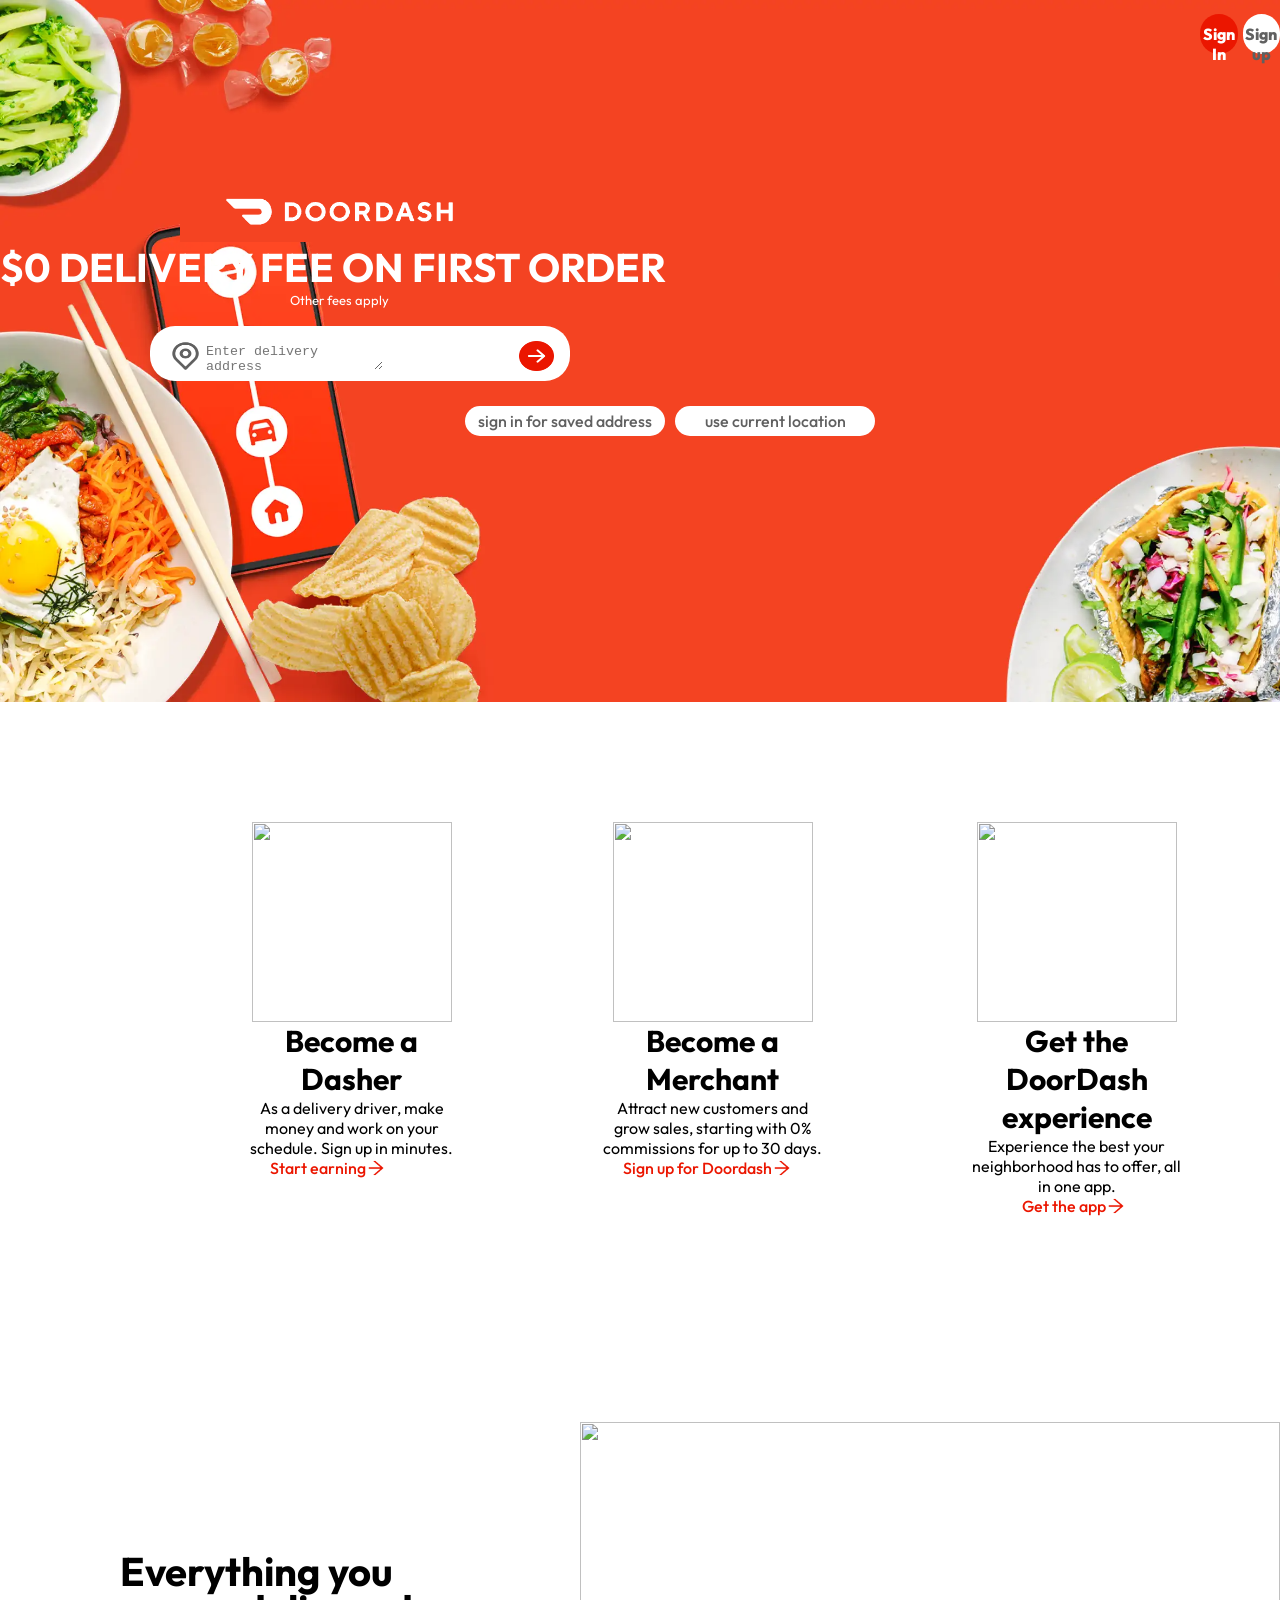
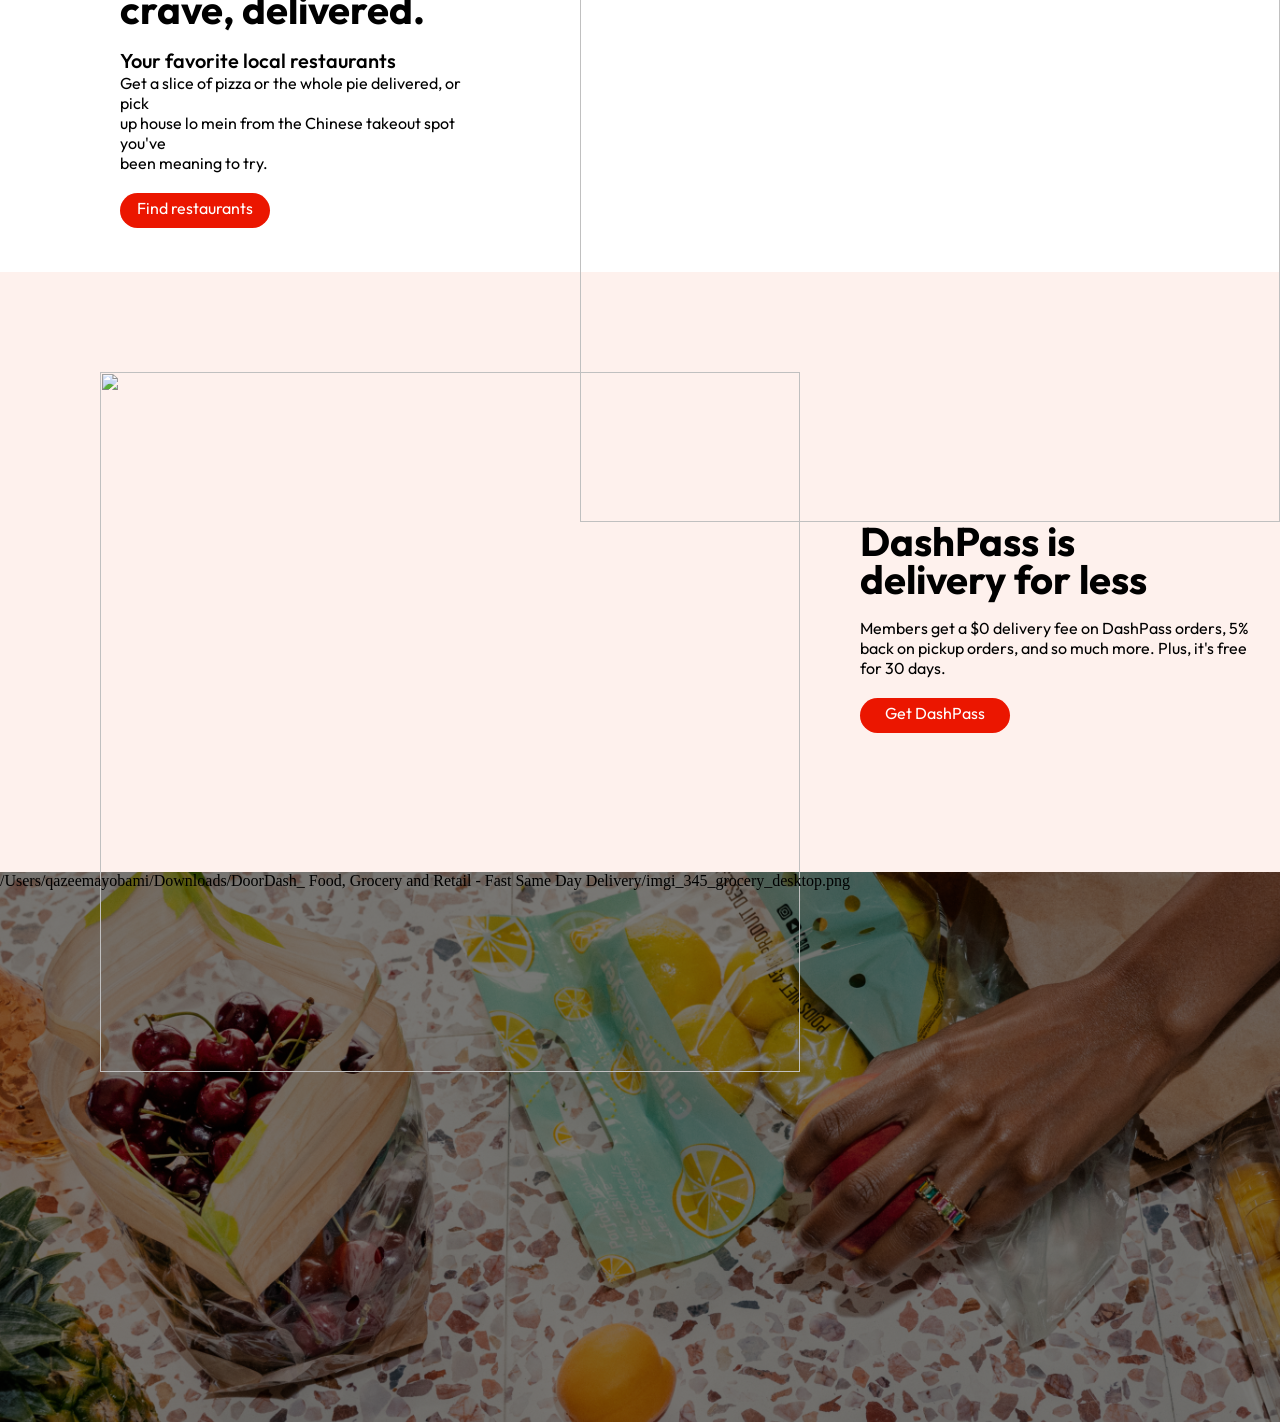
==== index.html @ c918b432 "updated project" ====
<html lang="en">
<head>
    <meta charset="UTF-8">
    <meta name="viewport" content="width=device-width, initial-scale=1.0">
    <title>Document</title>
    <link rel="stylesheet" href="test.css">
    <link rel="preconnect" href="https://fonts.googleapis.com">
<link rel="preconnect" href="https://fonts.gstatic.com" crossorigin>
<link href="https://fonts.googleapis.com/css2?family=Bricolage+Grotesque:opsz,wght@12..96,200..800&family=Google+Sans:ital,opsz,wght@0,17..18,400..700;1,17..18,400..700&family=M+PLUS+Rounded+1c&family=Manrope:wght@200..800&family=Noto+Sans+KR:wght@100..900&family=Outfit:wght@100..900&family=Source+Serif+4:ital,opsz,wght@0,8..60,200..900;1,8..60,200..900&display=swap" rel="stylesheet">
</head>
<body>

    <section class="hero">
        <div class="nav">
            <div class="signIn">Sign In</div>
            <div class="signUp">Sign up</div>
        </div>

        <div class="heroText">
            <img style="margin-left: 180px;" src="Screenshot 2026-10-07 at 09.03.43.png" alt="" width="320px"> <br>
            <span class="p1">$0 DELIVERY FEE ON FIRST ORDER</span> <br>
            <span class="p2">Other fees apply</span> <br> <br>

        <div class="center"> <img src="akar-icons--location.png" alt="" width="35px" style="display: block; margin-left: 18px;">

            <textarea style="display: block; border: 1px solid white;" name="" id="" placeholder="Enter delivery address"></textarea> <img src="bi--arrow-right-circle-fill.png" alt="" width="35px" style="margin-left: 135px; display: block;">
        </div>

         <div  class="location">

         <div class="div1 div2">sign in for saved address</div>
         <div class="div1">use current location</div>
         </div>

        </div>

    </section>


    <section class="section2">

       <div class="card1">
         <img src="https://cdn.doordash.com/media/consumer/home/landing/new/ScootScoot.svg" alt="" width="200px"> <br>
         <span class="span1">Become a <br>Dasher</span> <br>
         <span>As a delivery driver, make <br> money and work on your <br> schedule. Sign up in minutes.</span>
         <div class="divImg">
            <a class="pp" style="color: rgb(235, 22, 0); text-decoration: none; font-weight: 500;" href="https://dasher.doordash.com/en-us?utm_source=cx_home">Start earning</a> <img src="red .png" alt="" width="20px">
        </div>

       </div>

       <div>
         <img src="https://cdn.doordash.com/media/consumer/home/landing/new/Storefront.svg" alt="" width="200px"> <br>
         <span class="span1">Become a <br>Merchant</span> <br>
         <span>Attract new customers and <br> grow sales, starting with 0% <br> commissions for up to 30 days.</span>
         <div class="divImg">
            <a class="pp" style="color: rgb(235, 22, 0); text-decoration: none; font-weight: 500;" href="https://dasher.doordash.com/en-us?utm_source=cx_home">Sign up for Doordash</a> <img src="red .png" alt="" width="20px">
        </div>
       </div>


       <div>

        <img src="https://cdn.doordash.com/media/consumer/home/landing/new/iphone.svg" alt="" width="200px"> <br>
         <span class="span1">Get the <br>DoorDash <br> experience</span> <br>
         <span>Experience the best your <br> neighborhood has to offer, all <br> in one app.</span>
         <div class="divImg">
            <a class="ppp" style="color: rgb(235, 22, 0); text-decoration: none; font-weight: 500;" href="https://dasher.doordash.com/en-us?utm_source=cx_home">Get the app</a> <img src="red .png" alt="" width="20px">
        </div>
       </div>


    </section>

    <section class="section3">
      

        <div class="motherdIV">

    <div class="every">
         <span style="font-size: 40px; line-height: 38px; font-weight: 700;">Everything you  <br>crave, delivered. </span> <br> <br>
      <span style="font-size: 20px; font-weight: 550;">Your favorite local restaurants</span> <br>
      <span>Get a slice of pizza or the whole pie delivered, or pick <br> up house lo mein from the Chinese takeout spot you've <br> been meaning to try.</span> <br> <br>

      <div class="buttonDiv">
            <a style="color: white; text-decoration: none;" href="https://www.doordash.com/restaurants-near-me/">Find restaurants</a>

        </div>
    </div>



      <div class="guy">
        <img src="https://img.cdn4dd.com/cdn-cgi/image/fit=cover,format=auto,quality=60/https://cdn.doordash.com/managed/consumer/seo/home/landing_cta/download_the_app_desktop.png" alt="" width="700px">
      </div>
         


        </div>

    </section>
    

    <section class="section4">

    <div class="motherDiv2">

        <div>
        <img style="margin-left: 100px;" src="https://img.cdn4dd.com/cdn-cgi/image/fit=cover,format=auto,quality=60/https://cdn.doordash.com/managed/consumer/seo/home/landing_cta/dashpass_desktop.png" alt="" width="700px">
       </div>

      <div class="dash">
       <span style="font-size: 40px; line-height: 38px; font-weight: 700;">DashPass is <br> delivery for less</span> <br> <br>
       <span>Members get a $0 delivery fee on DashPass orders, 5% <br> back on pickup orders, and so much more. Plus, it's free  <br>for 30 days.</span> <br> <br>

       <div class="buttonDiv">
            <a style="color: white; text-decoration: none;" href="https://www.doordash.com/restaurants-near-me/">Get DashPass</a>

        </div>
      </div>
      
    </div>


    </section>

    <section class="section5">
        <div>
            <span>/Users/qazeemayobami/Downloads/DoorDash_ Food, Grocery and Retail - Fast Same Day Delivery/imgi_345_grocery_desktop.png</span>
            <span></span>
            
        </div>

    </section>
</body>
</html>
---- test.css ----
body{
    margin: 0;
    padding: 0;
    width: 100%;
}

.hero{
    background-image: url("imgi_41_hero_desktop.png");
    background-repeat: no-repeat;
    width: 100%;
    height: 700px;
    background-size: cover;
    padding-top: 2px;
}

.signIn{
    width: 90px;
    height: 30px;
    background-color: rgb(235, 22, 0);
    color: white;
    text-align: center;
    border-radius: 20px;
    padding-top: 10px;
}

.signUp{
    width: 90px;
    height: 30px;
    background-color: white;
    text-align: center;
    border-radius: 20px;
    padding-top: 10px;
    color: rgb(96, 96, 96);

}
.nav{
    display: flex;
    gap: 5px;
    margin-left: 1200px;
    padding-top: 12px;
    font-family: "Outfit", sans-serif;
    font-weight: 800;
    
}

.heroText{
     justify-self: center;
     padding-top: 110px;
    
}

.center{
    background-color: white;
    width: 420px;
    height: 30px;
    display: flex;
    border-radius: 25px;
    /* justify-content: center; */
    padding-top: 15px;
    padding-bottom: 10px;
    margin-left: 150px;
    
    
}

.p1{
    font-size: 40px;
    color: white;
    font-family: "Outfit", sans-serif;
    font-weight: 700;
    

}

.p2{
    font-family: "Outfit", sans-serif;
    color: white;
    font-size: 13px;
    margin-left: 290px;
    
}

.location{
    display: flex;
    margin-top: 25px;
    gap: 10px;
    justify-content: center;
    font-family: "Outfit", sans-serif;
    font-weight: 500;

}

.div1{
   width: 200px;
    height: 25px;
    border-radius: 15px;
    color: rgb(96, 96, 96);
    background-color: white; 
    text-align: center;
    padding-top: 5px;

    
}

.div2{
    margin-left: 60px;
}

.section2{

    width: 100%;
    height: 600px;
    font-family: "Outfit", sans-serif;
    display: flex;
    gap: 150px;
    text-align: center;
    padding-top: 120px;
     
    
}

.divImg{
    display: flex;
    
}
.span1{
    font-size: 30px;
    font-weight: 700;
}

.card1{
   margin-left: 250px;
}

.pp{
    margin-left: 20px;
}

.ppp{
    margin-left: 50px;
}

.section3{
     width: 100%;
     height: 350px;
     margin-bottom: 100px;
     
}
.motherDiv{
    display: flex;
    font-family: "Outfit", sans-serif;
}

.guy{
    margin-left: 100px;
    
}
.buttonDiv{
    background-color: rgb(235, 22, 0);
    color: white;
    width: 150px;
    height: 30px;
    border-radius: 20px;
    text-align: center;
    padding-top: 5px;
   
    
}

.every{
    margin-left: 120px;
    padding-top: 130px;
}

.section4{
    background-color: rgb(254, 241, 237);
    width: 100%;
    height: 500px;
    padding-top: 100px;
}

.motherDiv2{

    display: flex;
    font-family:   "Outfit", sans-serif;

}

.dash{
    margin-left: 60px;
    padding-top: 150px;
}

.section5{
    width: 100%;
    height: 550px;
    background-image: url("imgi_345_grocery_desktop.png");
    background-size: cover;
    background-repeat: no-repeat;
    background-color: rgb(0, 0, 0, 0.5);
    background-blend-mode: overlay;
}
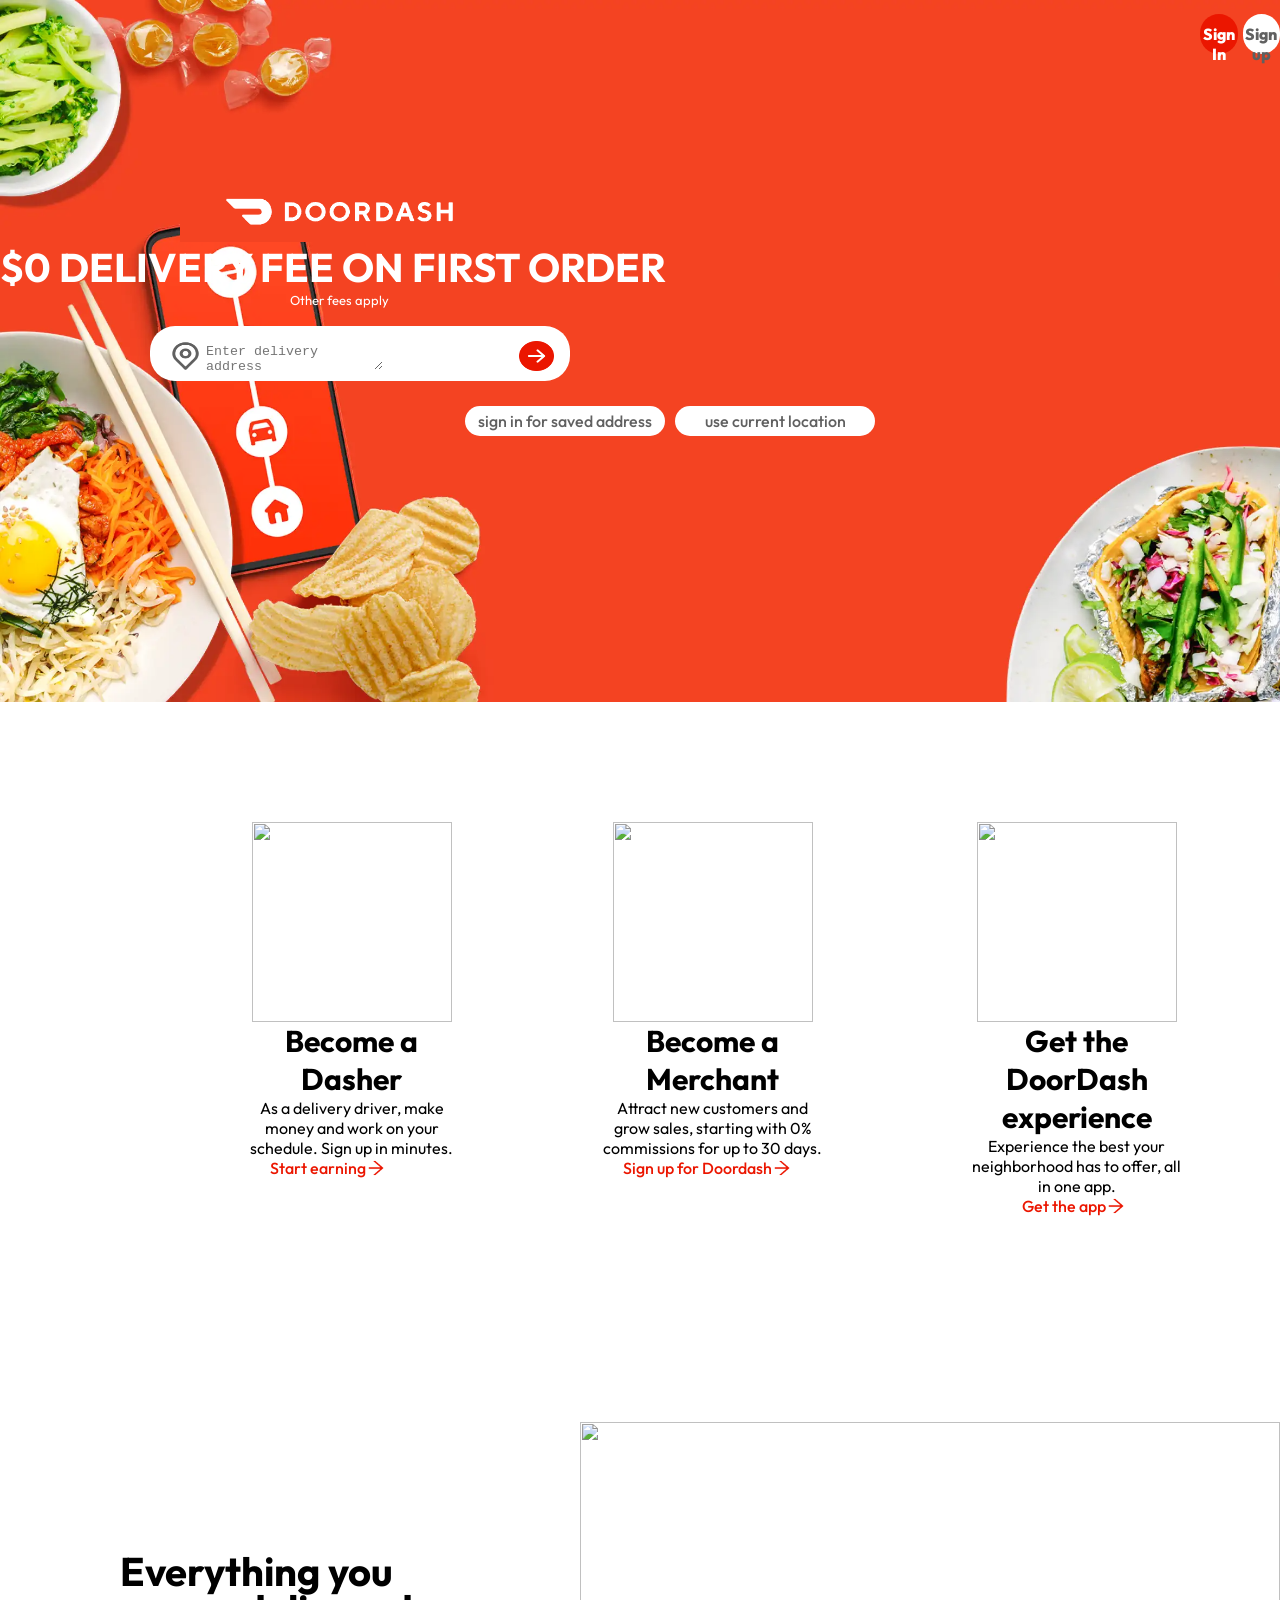
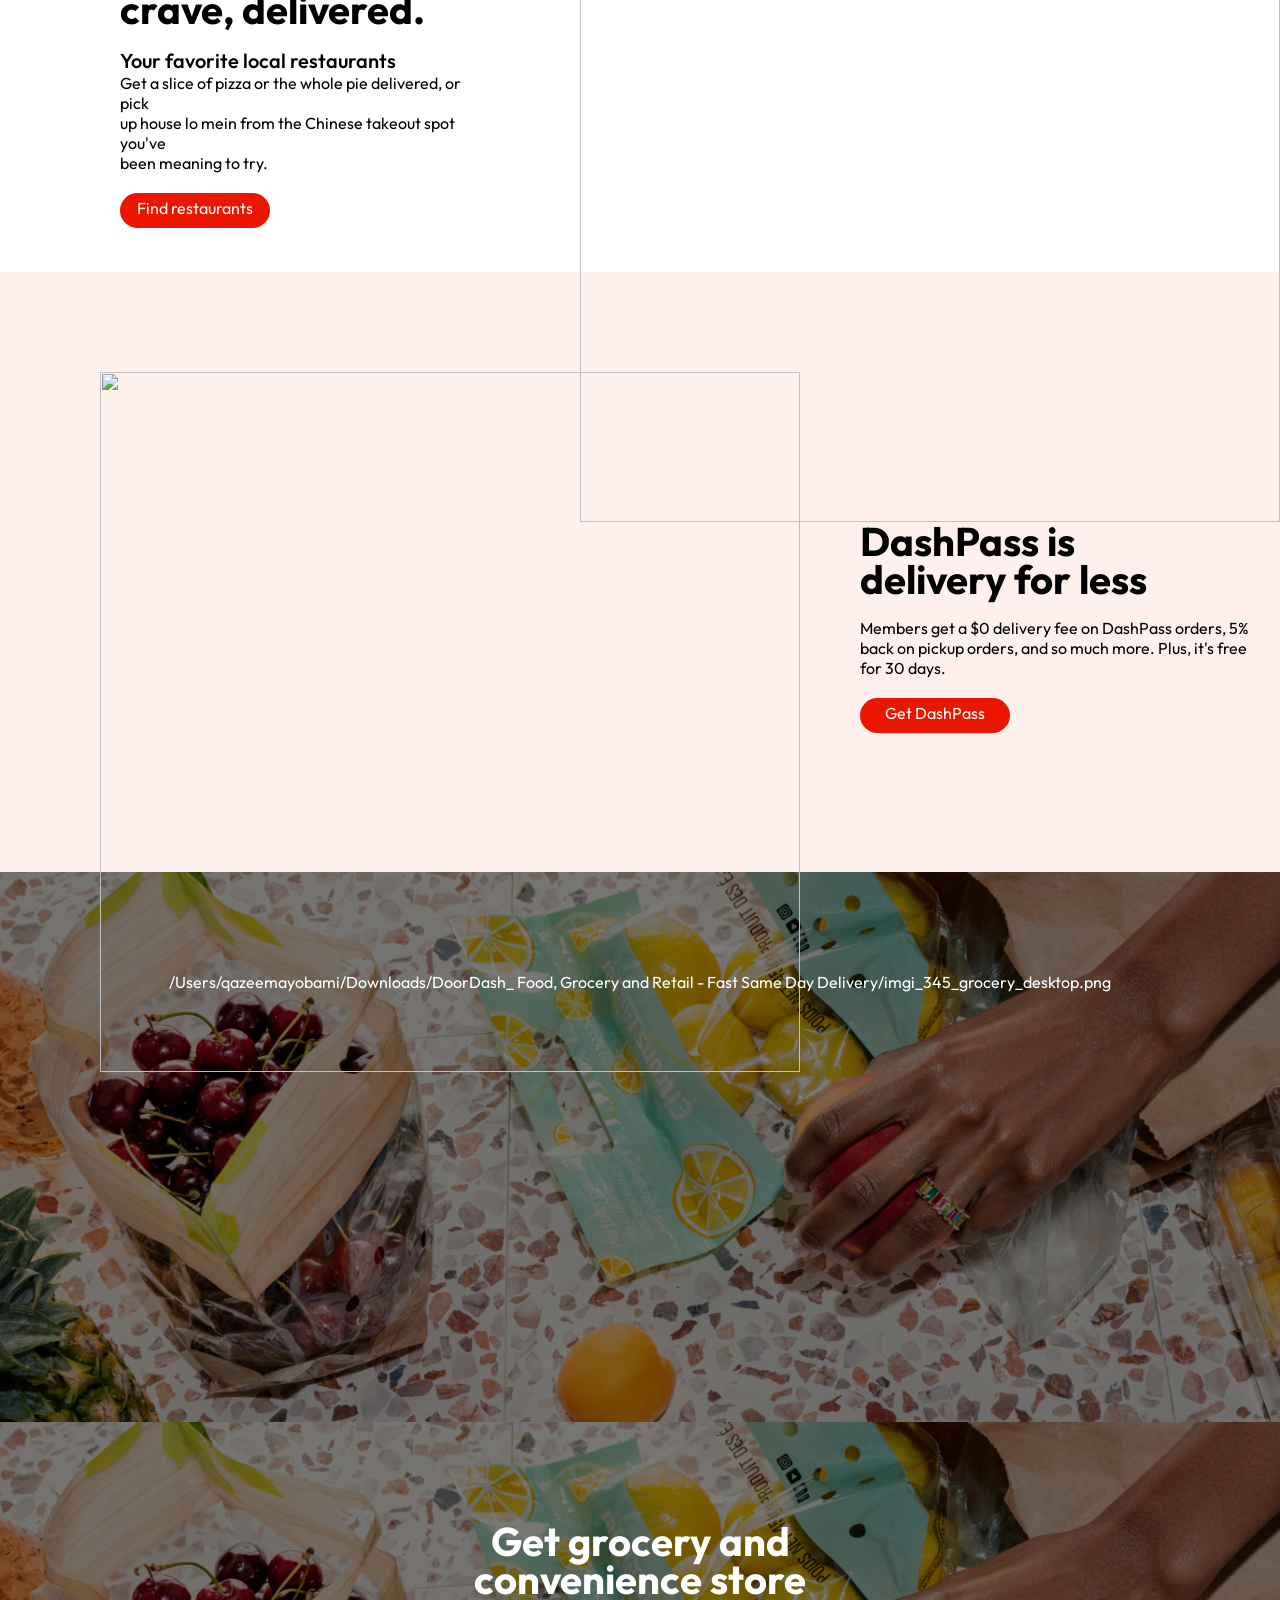
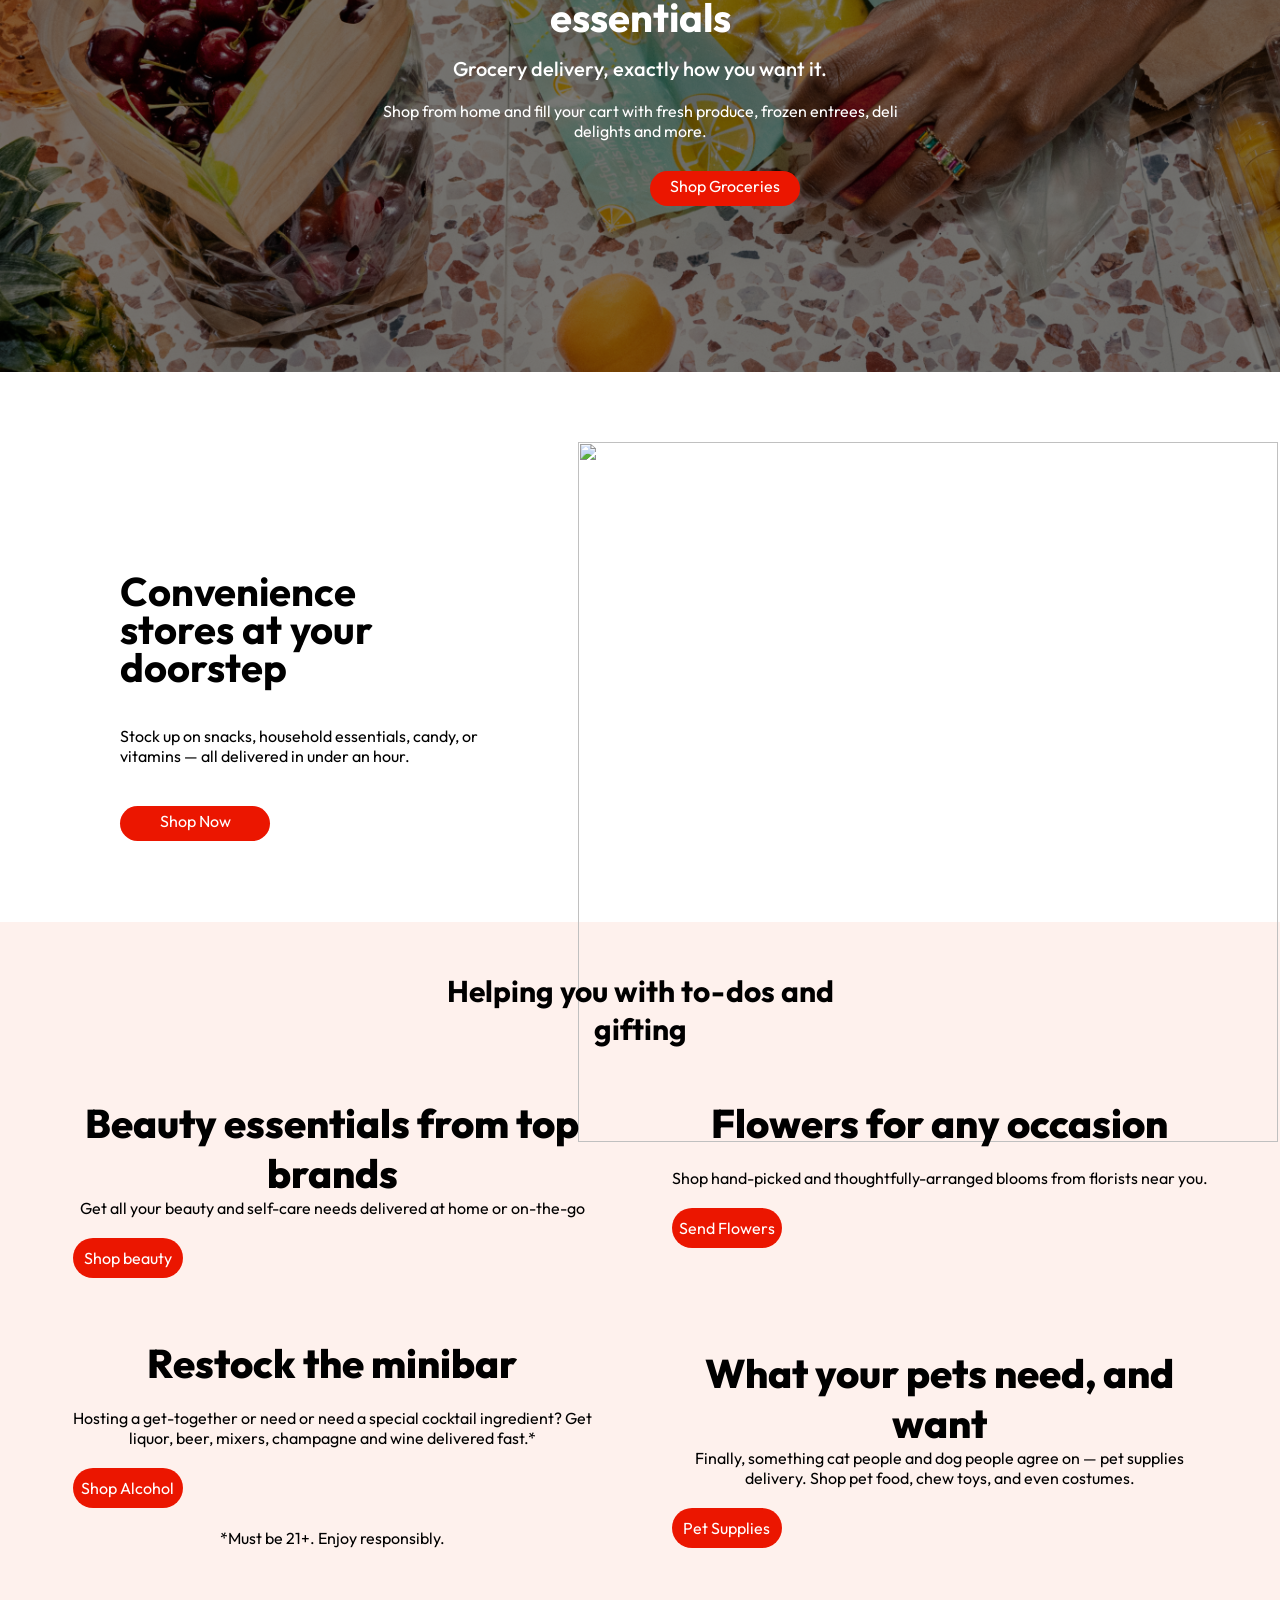
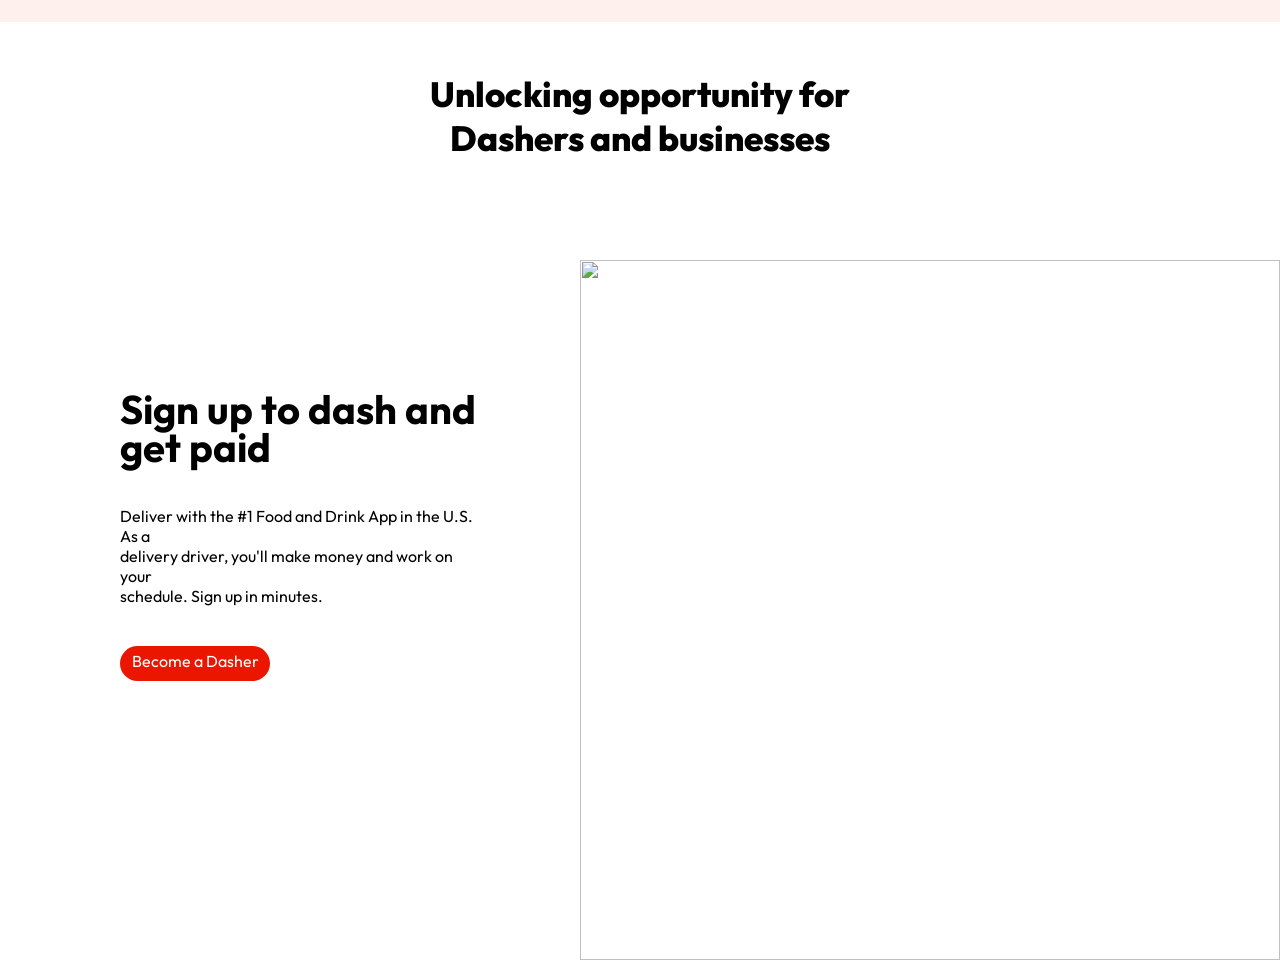
==== commit a3597931: "updated project" ====
--- a/index.html
+++ b/index.html
@@ -132,5 +132,135 @@
         </div>
 
     </section>
+     <section class="section5">
+        <div>
+            <span style="font-size: 40px; line-height: 38px; font-weight: 700;">Get grocery and <br> convenience store <br> essentials</span> <br> <br>
+
+            <span style="font-size: 20px; font-weight: 500;">Grocery delivery, exactly how you want it.</span> <br>  <br>
+            <span>Shop from home and fill your cart with fresh produce, frozen entrees, deli <br> delights and more.</span> 
+            
+            <div class="buttonDiv but">
+            <a style="color: white; text-decoration: none;" href="https://www.doordash.com/p/grocery-delivery/"> Shop Groceries</a>
+
+        </div>
+        </div>
+
+    </section>
+
+    <section class="section6">
+       
+         <div class="motherdIV">
+
+    <div class="every">
+         <span style="font-size: 40px; line-height: 38px; font-weight: 700;">Convenience <br>stores at your <br>doorstep </span> <br> <br>
+      <br>
+      <span>Stock up on snacks, household essentials, candy, or<br> vitamins — all delivered in under an hour.</span> <br> <br> <br>
+
+      <div class="buttonDiv">
+            <a style="color: white; text-decoration: none;" href="https://www.doordash.com/p/convenience-stores">Shop Now</a>
+
+        </div>
+    </div>
+
+
+
+      <div class="guy">
+        <img src="https://img.cdn4dd.com/cdn-cgi/image/fit=cover,format=auto,quality=60/https://cdn.doordash.com/managed/consumer/seo/home/landing_cta/convenience_desktop.png" alt="" width="700px">
+      </div>
+         
+
+
+        </div>
+    </section>
+
+    <section class="section7">
+
+    <div class="text1"> 
+        <span>Helping you with to-dos and <br> gifting</span>
+    </div>
+
+   <div class="motherpet">
+      <div class="cardpet2">
+        <div>
+        <span style="font-size: 40px; font-weight: 800;">Beauty essentials from top <br> brands</span> <br>
+        <span>Get all your beauty and self-care needs delivered at home or on-the-go</span> <br>
+        <div class="shop"> <a style="color: white; text-decoration: none;" href="https://www.doordash.com/p/beauty-supply">Shop beauty</a></div>
+    </div>
+
+    <div>
+
+
+    </div>
+       <br> <br> <br>
+    <div>
+        <span style="font-size: 40px; font-weight: 800;">Restock the minibar </span> <br> <br>
+
+        <span>Hosting a get-together or need or need a special cocktail ingredient? Get <br>liquor, beer, mixers, champagne and wine delivered fast.*</span> <br>
+        <div class="shop"> <a style="color: white; text-decoration: none;" href="https://www.doordash.com/p/alcohol-delivery">Shop Alcohol</a></div> <br>
+
+        <span>*Must be 21+. Enjoy responsibly.</span>
+
+    </div>
+    </div>
+
+
+    <div class="cardpet1">
+        <span style="font-size: 40px; font-weight: 800;">Flowers for any occasion </span> <br> <br>
+
+        <span>Shop hand-picked and thoughtfully-arranged blooms from florists near you. </span> <br>
+        <div class="shop"> <a style="color: white; text-decoration: none;" href="https://www.doordash.com/p/flower-delivery">Send Flowers</a></div> <br> <br> <br> <br> <br>
+
+    <div>
+
+    </div>
+
+
+    <div>
+
+         <span style="font-size: 40px; font-weight: 800;">What your pets need, and <br>want </span> <br>
+
+        <span>Finally, something cat people and dog people agree on — pet supplies<br>delivery. Shop pet food, chew toys, and even costumes.</span> <br>
+        <div class="shop"> <a style="color: white; text-decoration: none;" href="https://www.doordash.com/p/alcohol-delivery"> Pet Supplies</a></div>
+
+    </div>
+
+
+
+    </div>
+
+   </div>
+
+
+    </section>
+
+    <section class="section8">
+         
+       <span class="unlock">Unlocking opportunity for <br> Dashers and businesses</span>
+          <div style="padding-top: 100px;" class="motherdIV">
+            
+    <div class="every">
+         <span style="font-size: 40px; line-height: 38px; font-weight: 700;">Sign up to dash and <br>get paid </span> <br> <br>
+      <br>
+      <span>Deliver with the #1 Food and Drink App in the U.S. As a<br> delivery driver, you'll make money and work on your <br> schedule. Sign up in minutes.</span> <br> <br> <br>
+
+      <div class="buttonDiv">
+            <a style="color: white; text-decoration: none;" href="https://dasher.doordash.com/en-us/?_gl=1*3mugn9*_gcl_au*Nzk2ODI3MjI2LjE3OTEzNTg2NTUuLS4tLjE3OTEzNTg2NzguMTM3Mjg3OTYwNS4xNzkxMzU4Njc5LjE3OTEzNjI5NDQ.&_ga=2.133915206.93292447.1791358679-1038941063.1791358679">Become a Dasher</a>
+
+        </div>
+    </div>
+
+
+
+      <div class="guy">
+        <img src="https://img.cdn4dd.com/cdn-cgi/image/fit=cover,format=auto,quality=60/https://cdn.doordash.com/managed/consumer/seo/home/landing_cta/become_a_dasher_desktop.png" alt="" width="700px">
+      </div>
+         
+
+
+        </div>
+
+    </section>
+
+
 </body>
 </html>
--- a/test.css
+++ b/test.css
@@ -194,10 +194,77 @@
 
 .section5{
     width: 100%;
-    height: 550px;
+    height: 450px;
     background-image: url("imgi_345_grocery_desktop.png");
     background-size: cover;
     background-repeat: no-repeat;
     background-color: rgb(0, 0, 0, 0.5);
     background-blend-mode: overlay;
+    font-family:  "Outfit", sans-serif;
+    color: white;
+    text-align: center;
+    padding-top: 100px;
+
+}
+
+.but{
+    margin-left: 650px;
+    margin-top: 30px;
+}
+
+.section6{
+    margin-top: 70px;
+    height: 480px;
+    width: 100%;
+    
+}
+
+.section7{
+    width: 100%;
+    height: 700px;
+    background-color: rgb(254, 241, 237);
+    font-family:  "Outfit", sans-serif;
+    /* display: flex; */
+}
+
+.text1{
+    padding-top: 50px;
+    text-align: center;
+    font-size: 30px;
+    font-weight: 700;
+    margin-bottom: 50px;
+}
+
+.shop{
+    width: 110px;
+    height: 30px;
+    border-radius: 25px;
+    background-color: rgb(235, 22, 0);
+    margin-top: 20px;
+    text-align: center;
+    padding-top: 10px;
+    
+
+}
+
+.motherpet{
+    display: flex;
+    gap: 80px;
+    justify-content: center;
+    text-align: center;
+}
+
+
+
+.shop{
+    justify-self: center;
+}
+
+.unlock{
+    display: block;
+    text-align: center;
+    font-family: "Outfit", sans-serif;
+    font-size: 35px;
+    font-weight: 800;
+    padding-top: 50px;
 }
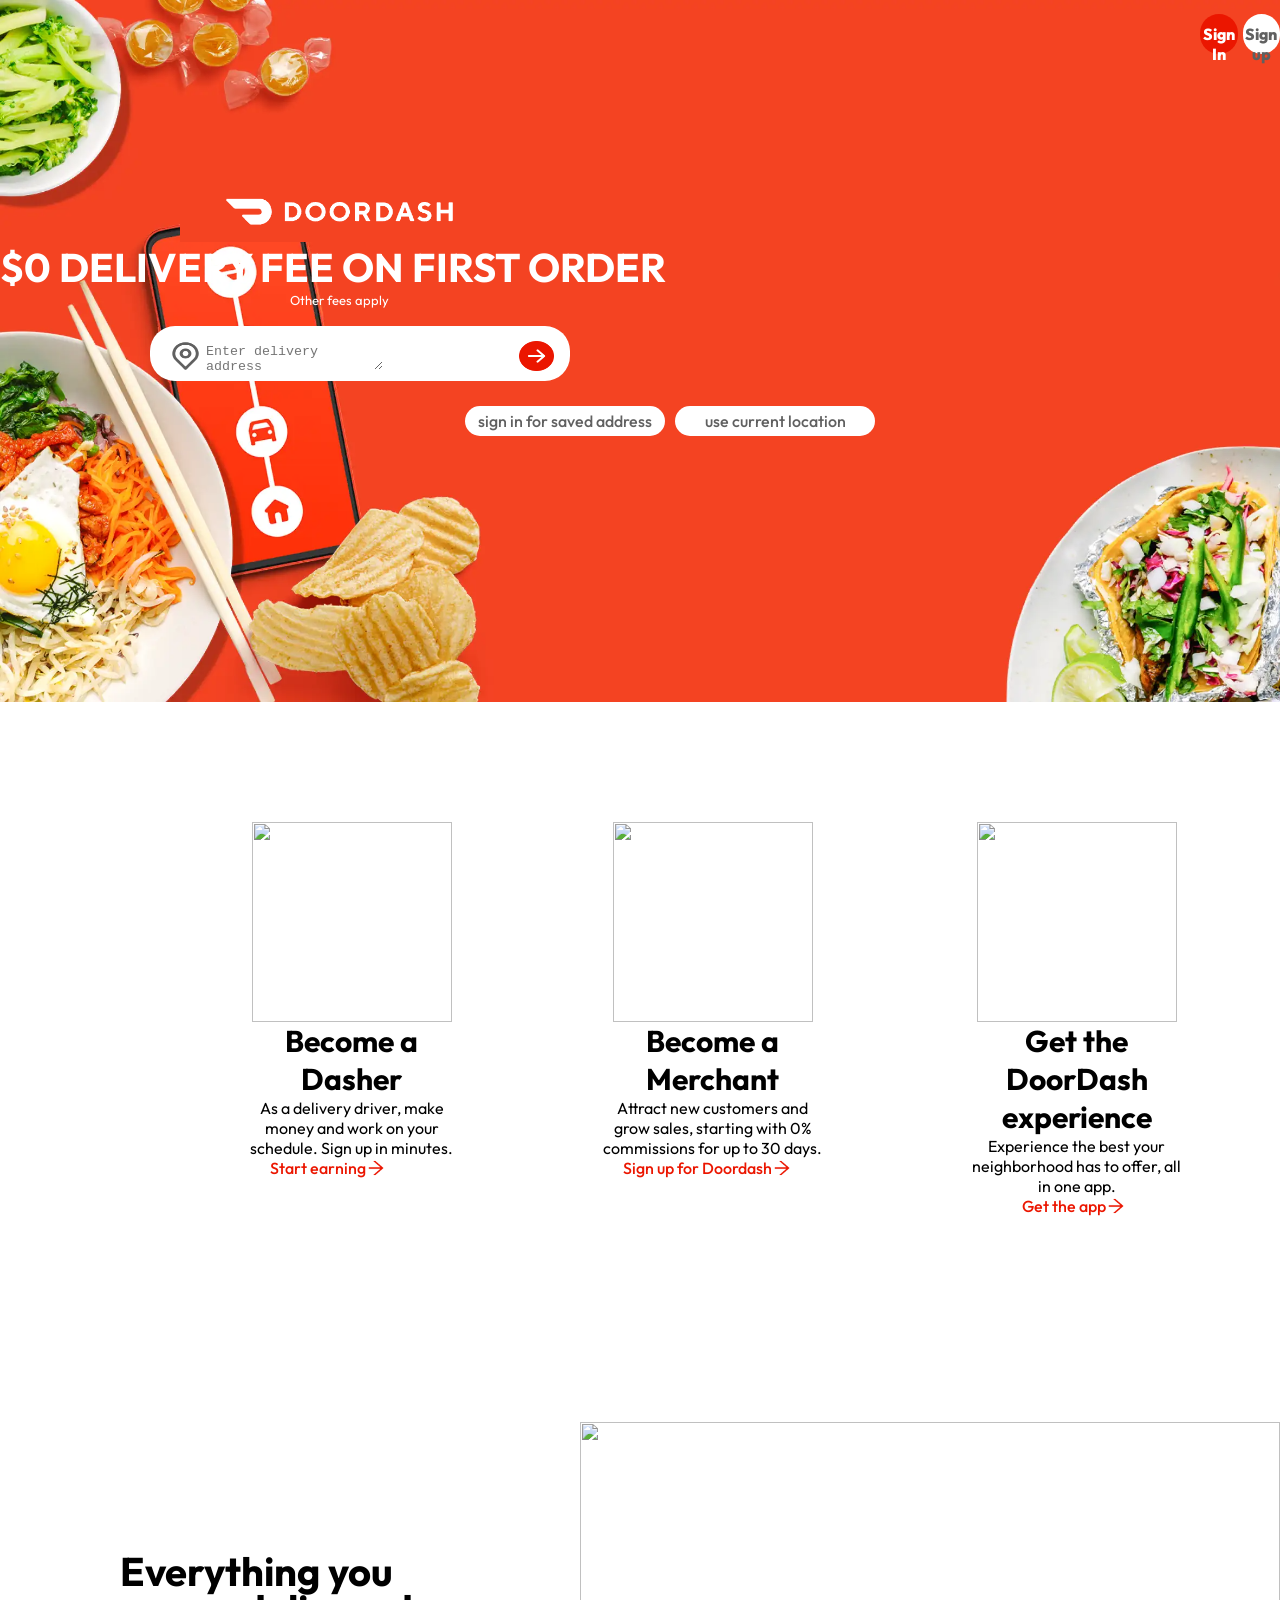
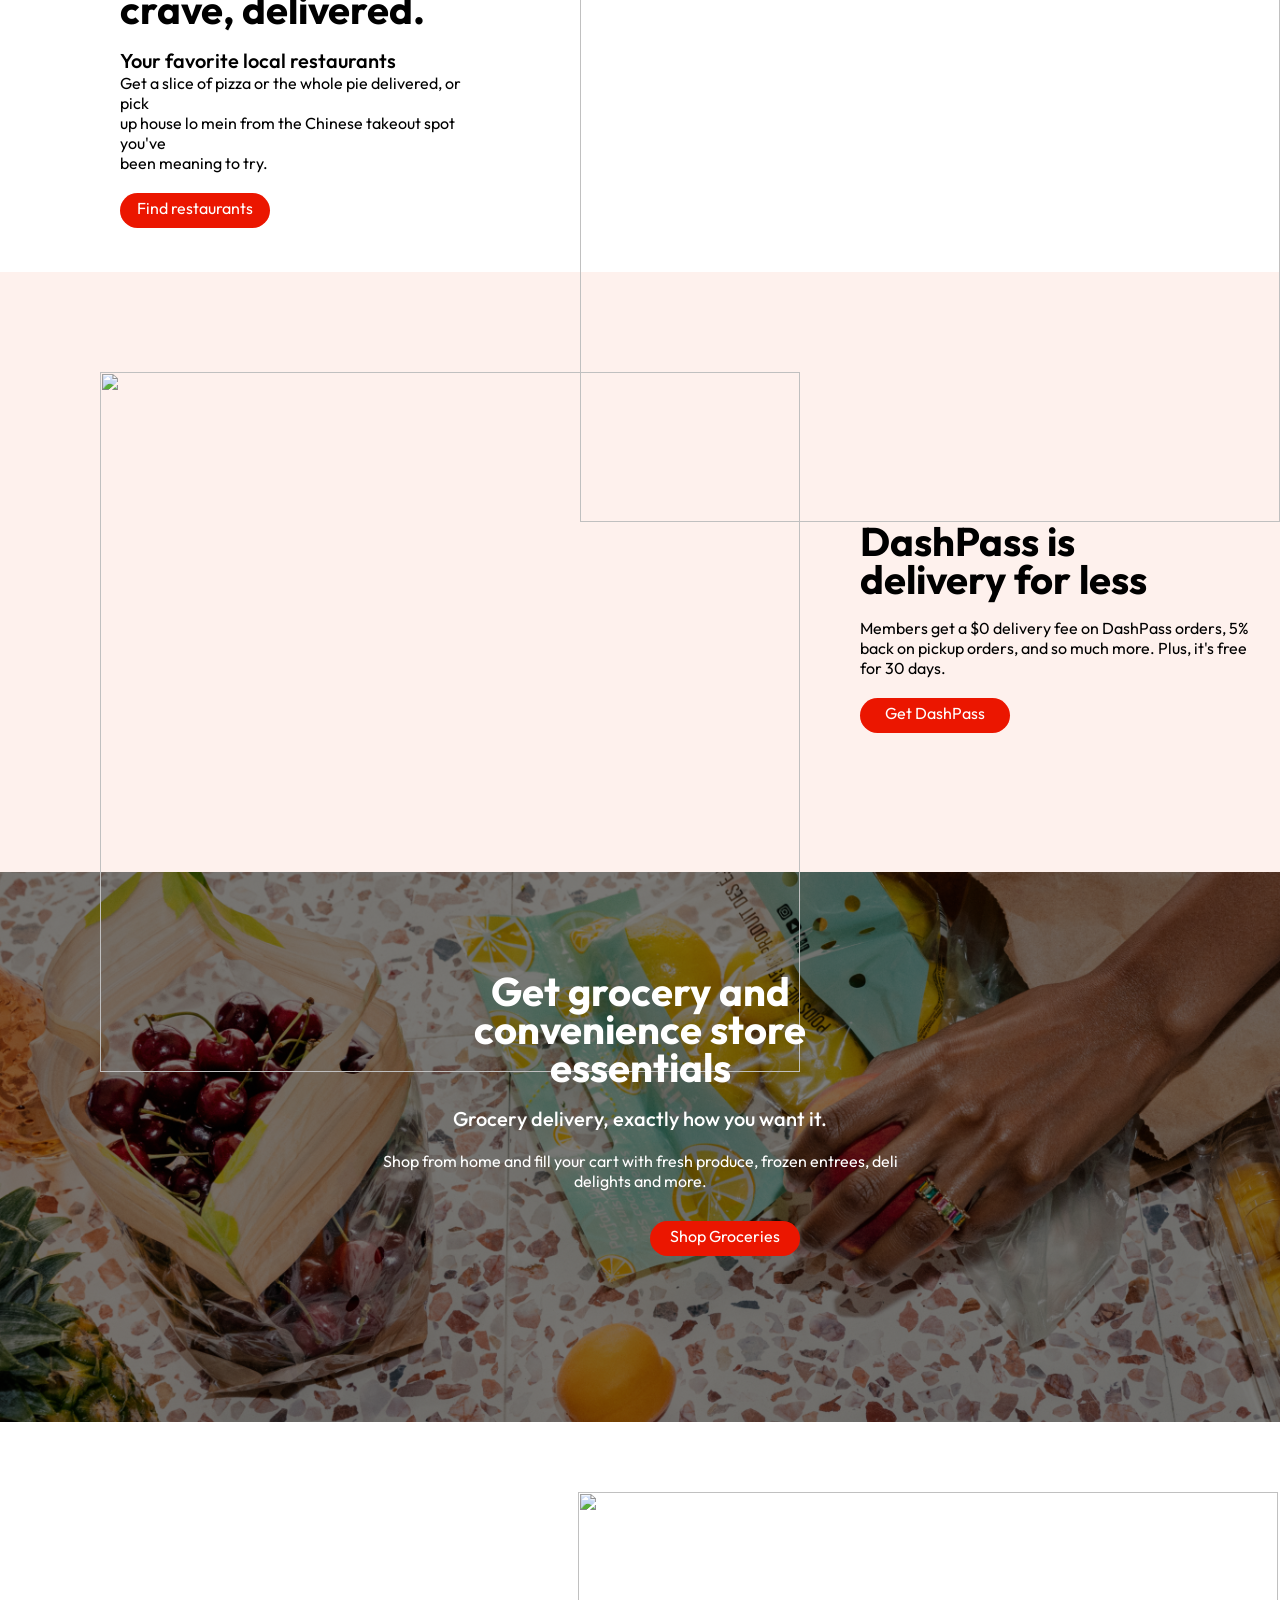
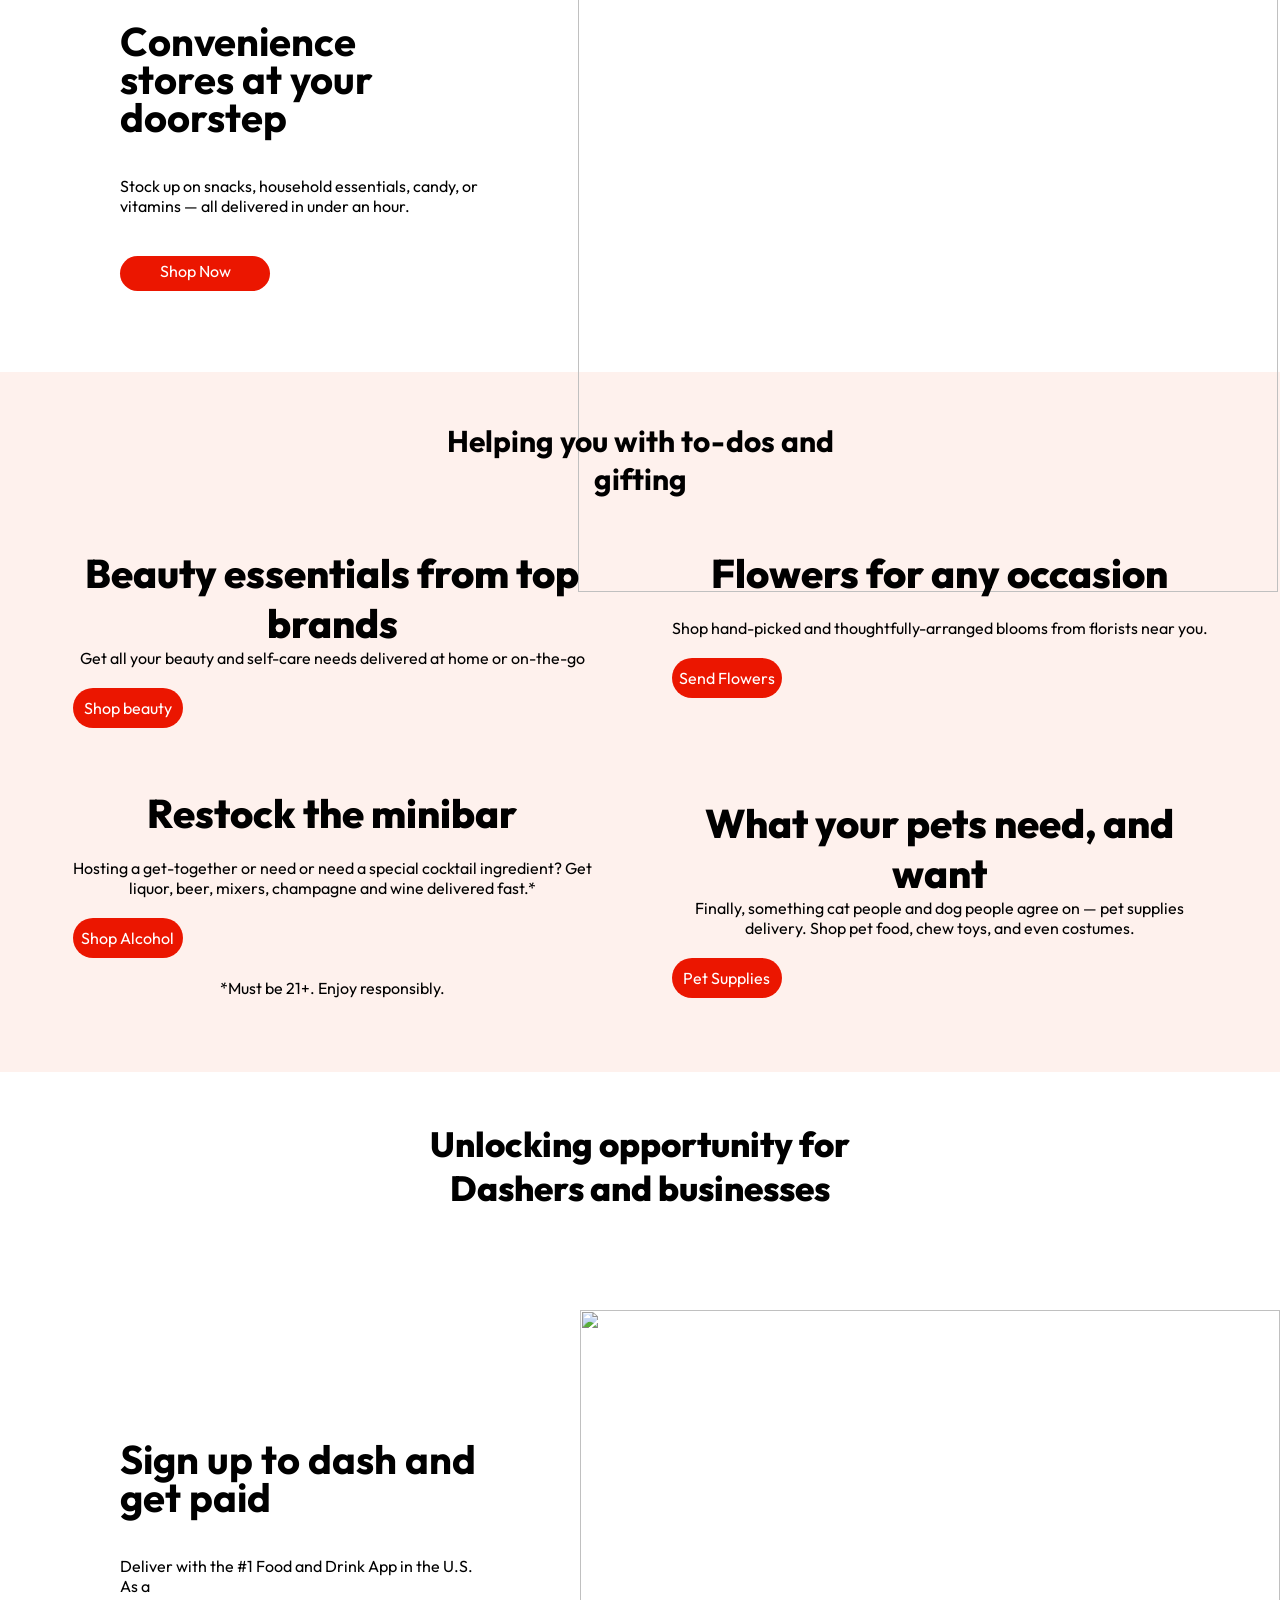
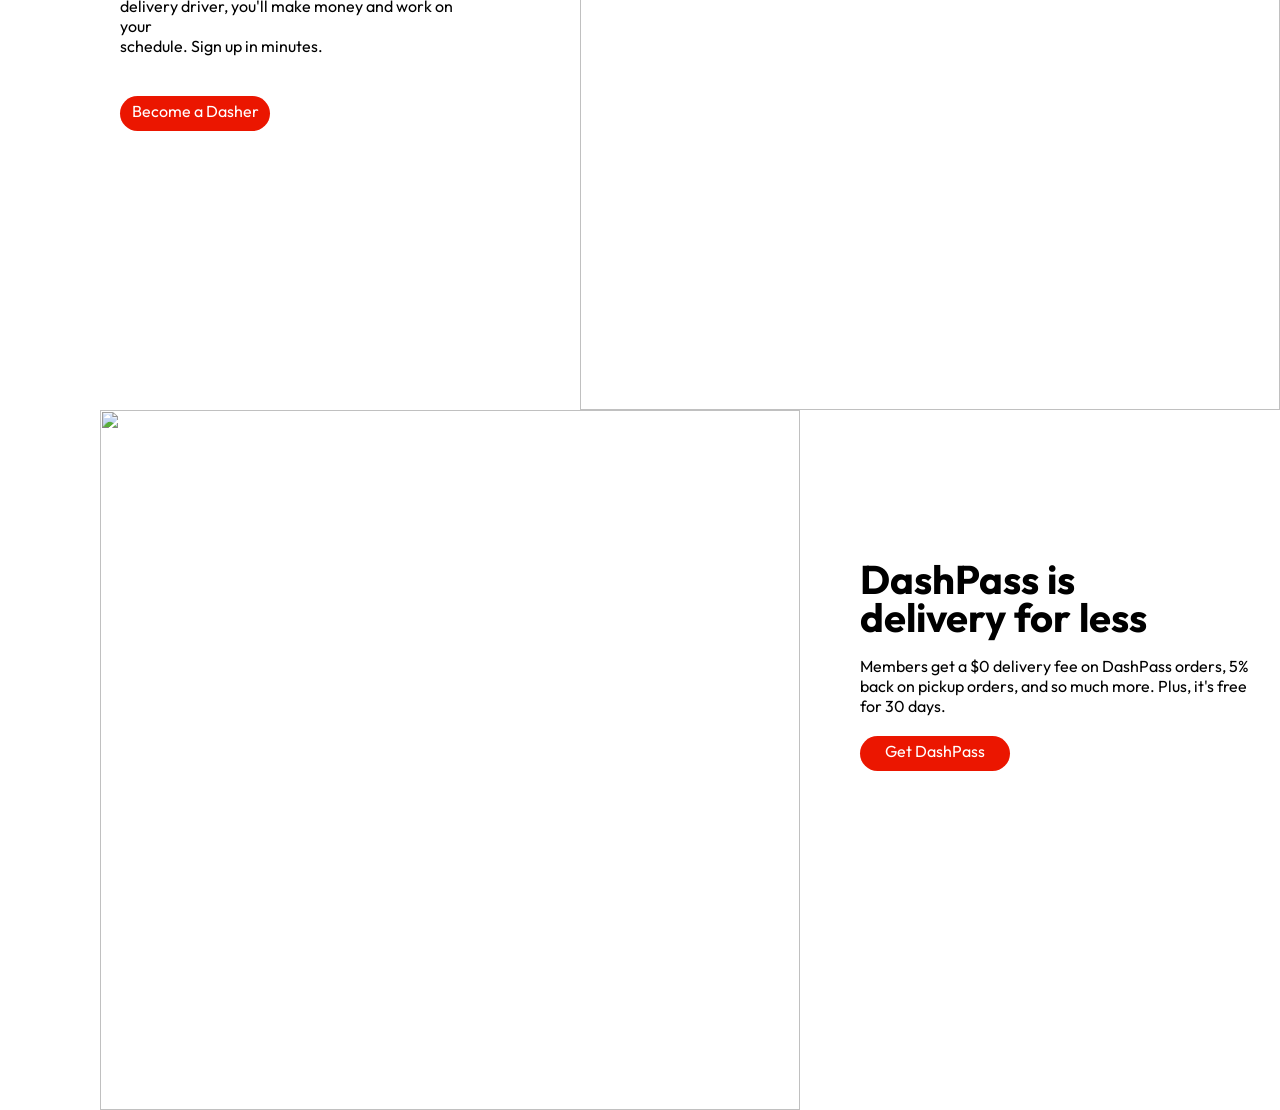
==== commit 940c0fb0: "updated project" ====
--- a/index.html
+++ b/index.html
@@ -124,14 +124,7 @@
 
     </section>
 
-    <section class="section5">
-        <div>
-            <span>/Users/qazeemayobami/Downloads/DoorDash_ Food, Grocery and Retail - Fast Same Day Delivery/imgi_345_grocery_desktop.png</span>
-            <span></span>
-            
-        </div>
-
-    </section>
+
      <section class="section5">
         <div>
             <span style="font-size: 40px; line-height: 38px; font-weight: 700;">Get grocery and <br> convenience store <br> essentials</span> <br> <br>
@@ -261,6 +254,27 @@
 
     </section>
 
+   <section class="section9">
+
+      <div class="motherDiv2">
+
+        <div>
+        <img style="margin-left: 100px;" src="https://img.cdn4dd.com/cdn-cgi/image/fit=cover,format=auto,quality=60/https://cdn.doordash.com/managed/consumer/seo/home/landing_cta/dashpass_desktop.png" alt="" width="700px">
+       </div>
+
+      <div class="dash">
+       <span style="font-size: 40px; line-height: 38px; font-weight: 700;">DashPass is <br> delivery for less</span> <br> <br>
+       <span>Members get a $0 delivery fee on DashPass orders, 5% <br> back on pickup orders, and so much more. Plus, it's free  <br>for 30 days.</span> <br> <br>
+
+       <div class="buttonDiv">
+            <a style="color: white; text-decoration: none;" href="https://www.doordash.com/restaurants-near-me/">Get DashPass</a>
+
+        </div>
+      </div>
+      
+    </div>
+   </section>
+
 
 </body>
 </html>
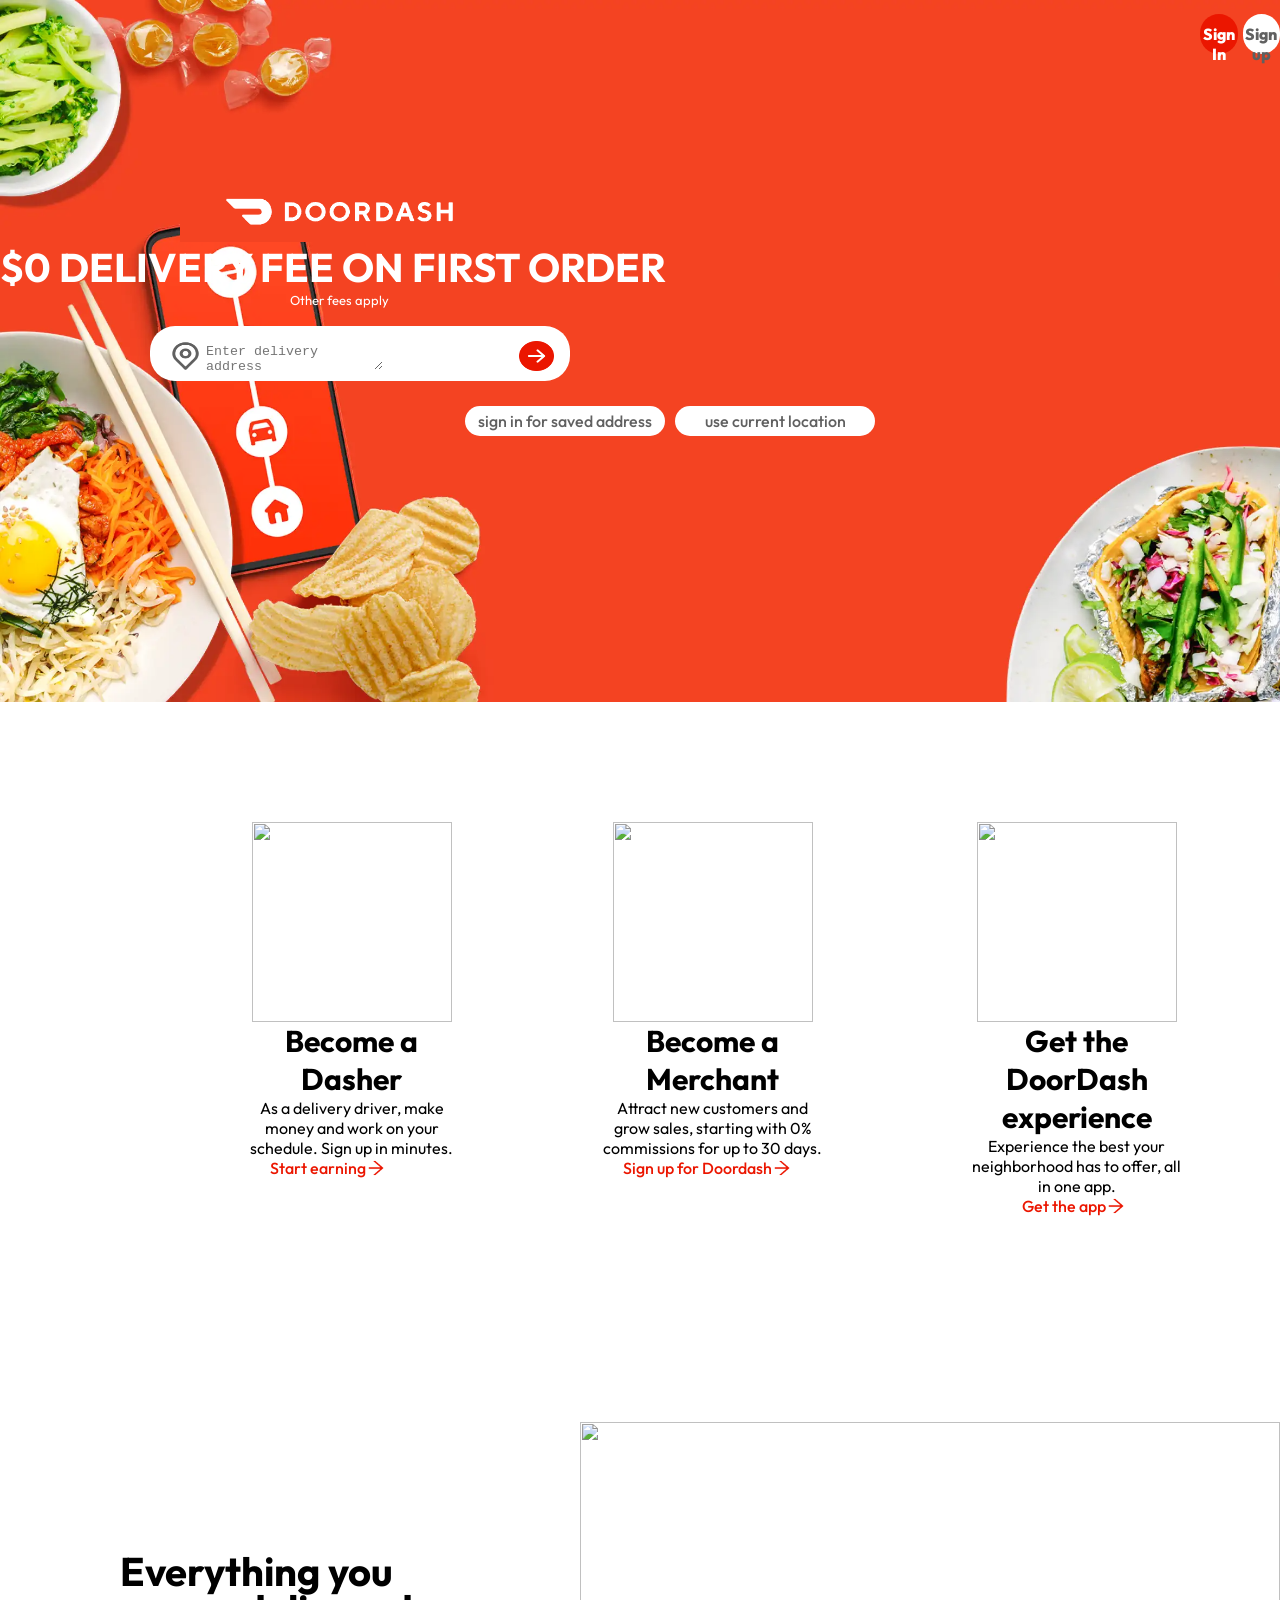
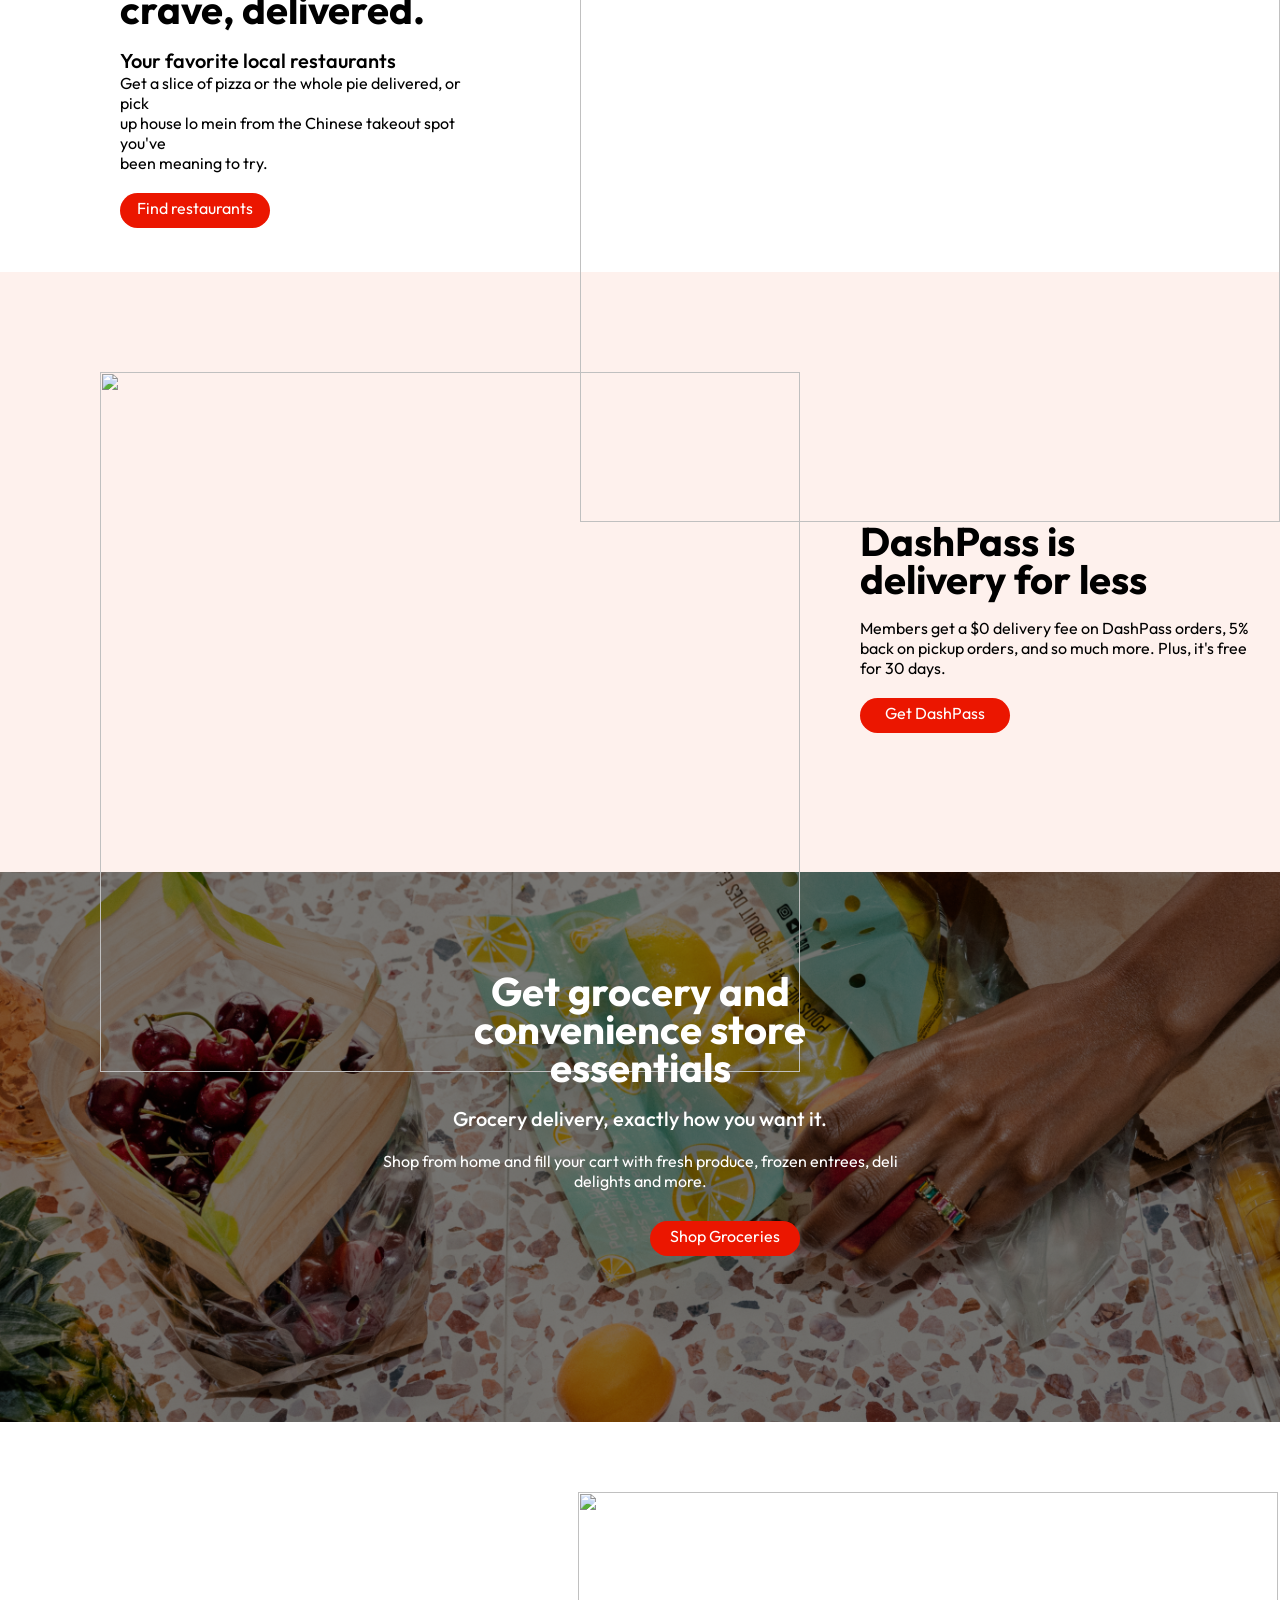
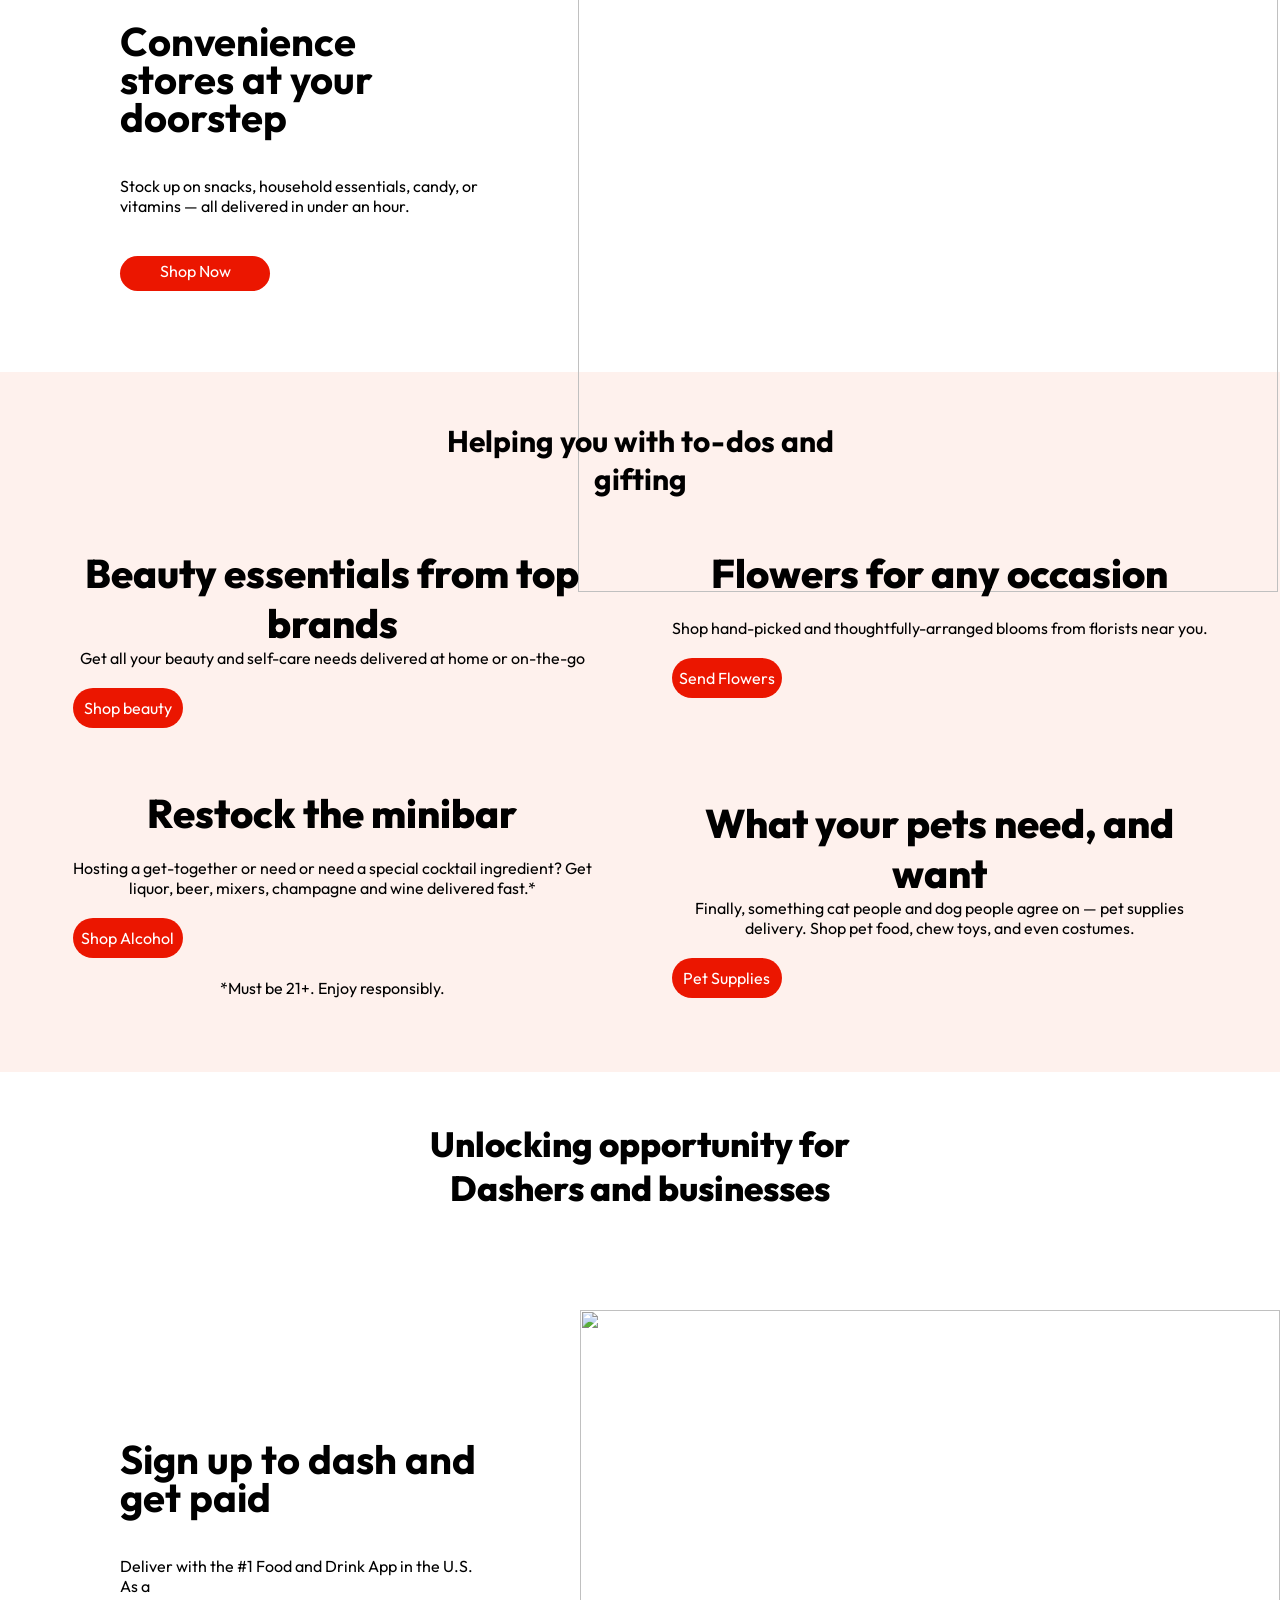
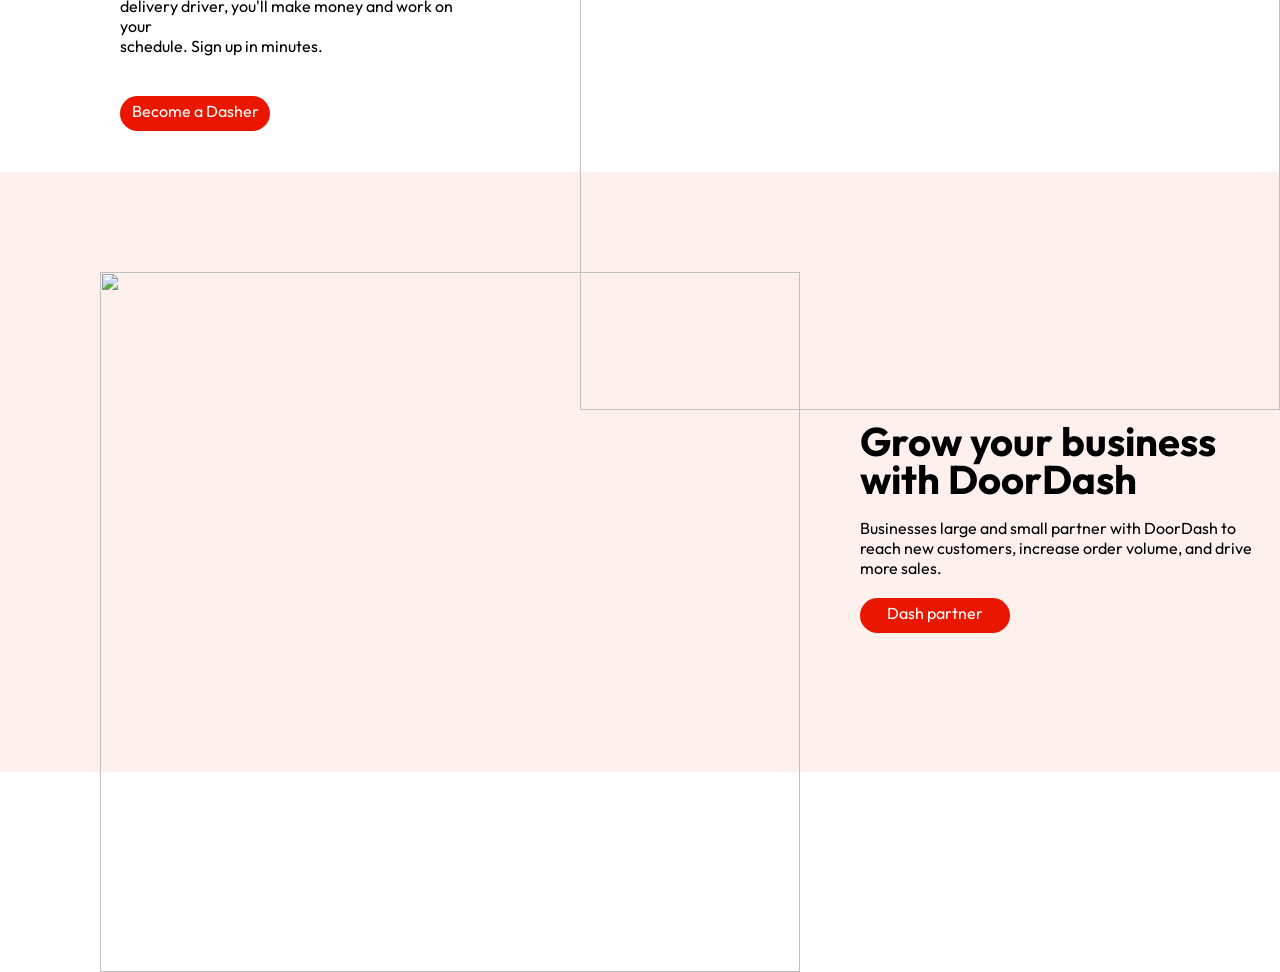
==== commit 94894f37: "updated project" ====
--- a/index.html
+++ b/index.html
@@ -259,15 +259,15 @@
       <div class="motherDiv2">
 
         <div>
-        <img style="margin-left: 100px;" src="https://img.cdn4dd.com/cdn-cgi/image/fit=cover,format=auto,quality=60/https://cdn.doordash.com/managed/consumer/seo/home/landing_cta/dashpass_desktop.png" alt="" width="700px">
+        <img style="margin-left: 100px;" src="https://img.cdn4dd.com/cdn-cgi/image/fit=cover,format=auto,quality=60/https://cdn.doordash.com/managed/consumer/seo/home/landing_cta/work_with_doordash_desktop.png" alt="" width="700px">
        </div>
 
       <div class="dash">
-       <span style="font-size: 40px; line-height: 38px; font-weight: 700;">DashPass is <br> delivery for less</span> <br> <br>
-       <span>Members get a $0 delivery fee on DashPass orders, 5% <br> back on pickup orders, and so much more. Plus, it's free  <br>for 30 days.</span> <br> <br>
+       <span style="font-size: 40px; line-height: 38px; font-weight: 700;">Grow your business <br> with DoorDash</span> <br> <br>
+       <span>Businesses large and small partner with DoorDash to <br> reach new customers, increase order volume, and drive  <br>more sales.</span> <br> <br>
 
        <div class="buttonDiv">
-            <a style="color: white; text-decoration: none;" href="https://www.doordash.com/restaurants-near-me/">Get DashPass</a>
+            <a style="color: white; text-decoration: none;" href="https://get.doordash.com/en-us/?_gl=1*v532mm*_gcl_au*Nzk2ODI3MjI2LjE3OTEzNTg2NTUuLS4tLjE3OTEzNTg2NzguMTM3Mjg3OTYwNS4xNzkxMzU4Njc5LjE3OTEzNjI5NDQ.&_ga=2.234581718.93292447.1791358679-1038941063.1791358679">Dash partner</a>
 
         </div>
       </div>
--- a/test.css
+++ b/test.css
@@ -267,4 +267,18 @@
     font-size: 35px;
     font-weight: 800;
     padding-top: 50px;
+}
+
+
+.section9{
+    background-color: rgb(254, 241, 237);
+    width: 100%;
+    height: 500px;
+    padding-top: 100px;
+
+}
+
+.section8{
+    height: 700px;
+    width: 100%;
 }
